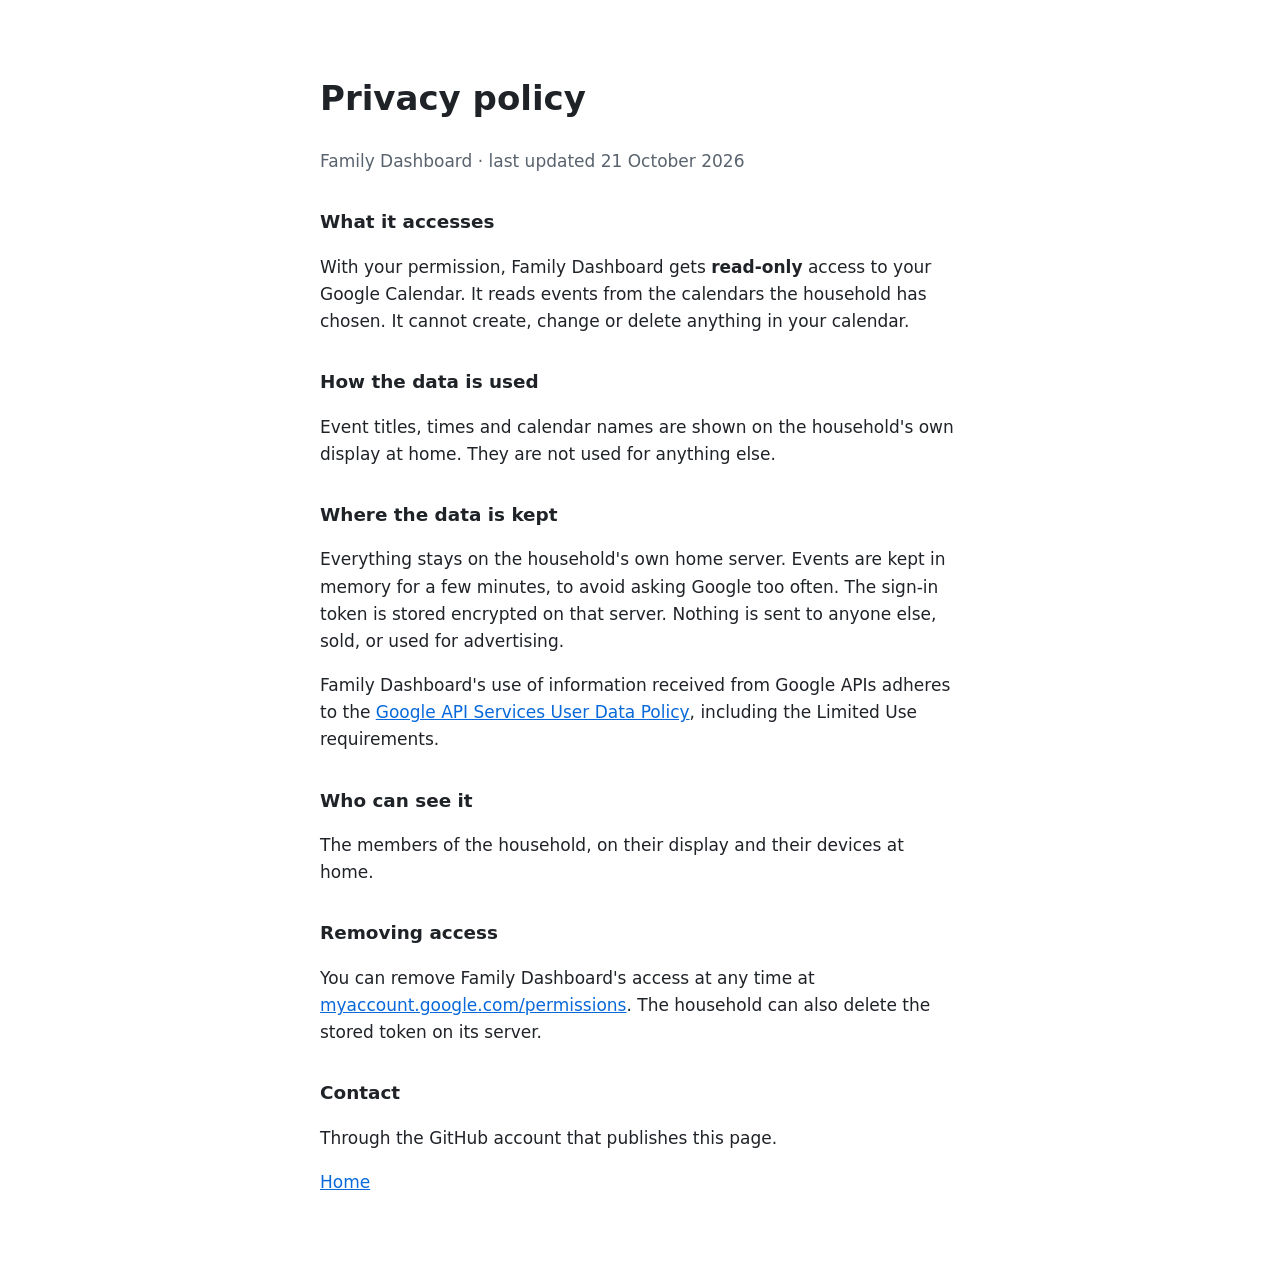
==== privacy.html @ bdea947b "Family Dashboard home page and privacy policy Co-Authored-By: Claude Opus 5.5 <noreply@anthropic.com" ====
<!doctype html>
<html lang="en">
  <head>
    <meta charset="utf-8" />
    <meta name="viewport" content="width=device-width, initial-scale=1" />
    <title>Privacy policy · Family Dashboard</title>
    <link rel="stylesheet" href="style.css" />
  </head>
  <body>
    <main>
      <h1>Privacy policy</h1>
      <p class="muted">Family Dashboard · last updated 21 October 2026</p>

      <h2>What it accesses</h2>
      <p>
        With your permission, Family Dashboard gets <strong>read-only</strong> access to your
        Google Calendar. It reads events from the calendars the household has chosen. It cannot
        create, change or delete anything in your calendar.
      </p>

      <h2>How the data is used</h2>
      <p>
        Event titles, times and calendar names are shown on the household's own display at home.
        They are not used for anything else.
      </p>

      <h2>Where the data is kept</h2>
      <p>
        Everything stays on the household's own home server. Events are kept in memory for a few
        minutes, to avoid asking Google too often. The sign-in token is stored encrypted on that
        server. Nothing is sent to anyone else, sold, or used for advertising.
      </p>
      <p>
        Family Dashboard's use of information received from Google APIs adheres to the
        <a href="https://developers.google.com/terms/api-services-user-data-policy"
          >Google API Services User Data Policy</a
        >, including the Limited Use requirements.
      </p>

      <h2>Who can see it</h2>
      <p>The members of the household, on their display and their devices at home.</p>

      <h2>Removing access</h2>
      <p>
        You can remove Family Dashboard's access at any time at
        <a href="https://myaccount.google.com/permissions">myaccount.google.com/permissions</a>.
        The household can also delete the stored token on its server.
      </p>

      <h2>Contact</h2>
      <p>Through the GitHub account that publishes this page.</p>

      <p><a href="index.html">Home</a></p>
    </main>
  </body>
</html>
---- style.css ----
:root {
  color-scheme: light dark;
  --text: #1f2328;
  --muted: #59636e;
  --bg: #ffffff;
  --link: #0969da;
}
@media (prefers-color-scheme: dark) {
  :root {
    --text: #e6edf3;
    --muted: #9198a1;
    --bg: #0d1117;
    --link: #4493f8;
  }
}
body {
  margin: 0;
  background: var(--bg);
  color: var(--text);
  font: 17px/1.6 system-ui, -apple-system, 'Segoe UI', sans-serif;
}
main {
  max-width: 40rem;
  margin: 0 auto;
  padding: 3rem 16px;
}
h2 {
  margin-top: 2rem;
  font-size: 1.15rem;
}
a {
  color: var(--link);
}
.muted {
  color: var(--muted);
}
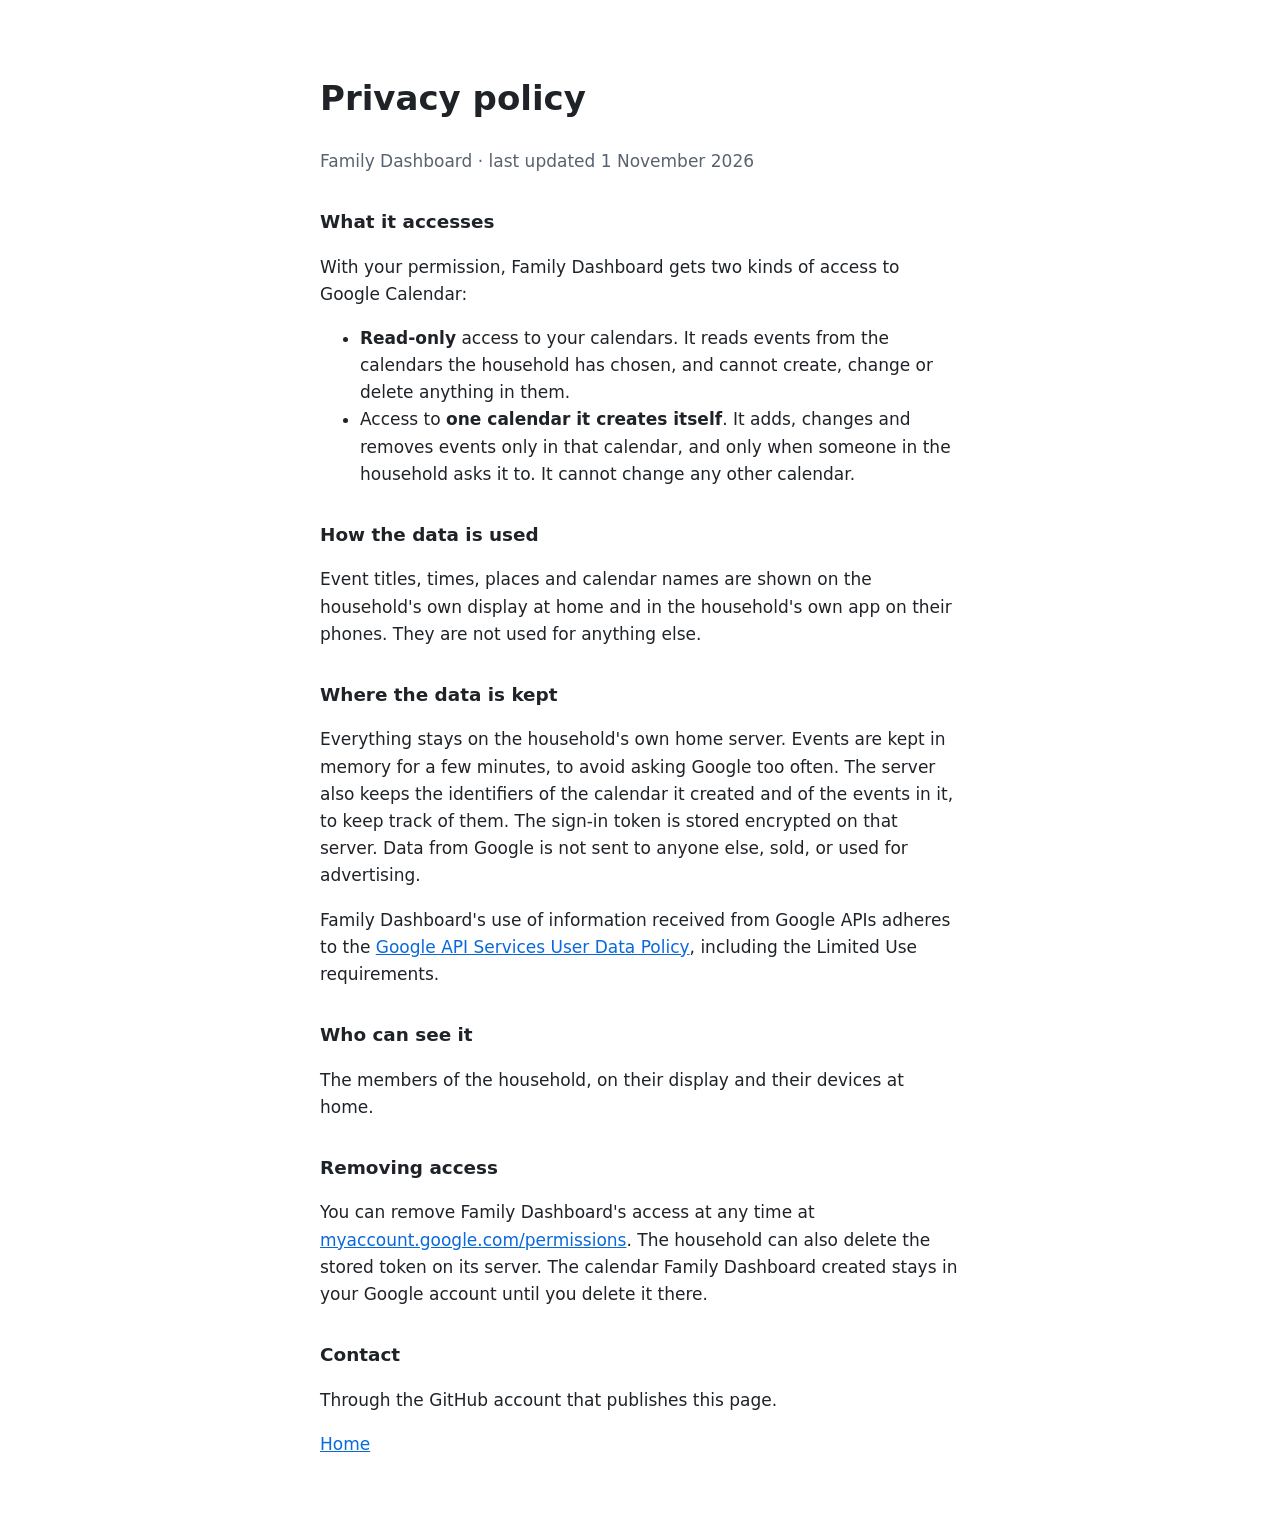
==== commit 29be159c: "Privacy policy: access to one calendar the app creates itself Co-Authored-By: Claude Opus 5.5 <norep" ====
--- a/privacy.html
+++ b/privacy.html
@@ -9,26 +9,37 @@
   <body>
     <main>
       <h1>Privacy policy</h1>
-      <p class="muted">Family Dashboard · last updated 21 October 2026</p>
+      <p class="muted">Family Dashboard · last updated 1 November 2026</p>
 
       <h2>What it accesses</h2>
-      <p>
-        With your permission, Family Dashboard gets <strong>read-only</strong> access to your
-        Google Calendar. It reads events from the calendars the household has chosen. It cannot
-        create, change or delete anything in your calendar.
-      </p>
+      <p>With your permission, Family Dashboard gets two kinds of access to Google Calendar:</p>
+      <ul>
+        <li>
+          <strong>Read-only</strong> access to your calendars. It reads events from the
+          calendars the household has chosen, and cannot create, change or delete anything in
+          them.
+        </li>
+        <li>
+          Access to <strong>one calendar it creates itself</strong>. It adds, changes and
+          removes events only in that calendar, and only when someone in the household asks it
+          to. It cannot change any other calendar.
+        </li>
+      </ul>
 
       <h2>How the data is used</h2>
       <p>
-        Event titles, times and calendar names are shown on the household's own display at home.
-        They are not used for anything else.
+        Event titles, times, places and calendar names are shown on the household's own display
+        at home and in the household's own app on their phones. They are not used for anything
+        else.
       </p>
 
       <h2>Where the data is kept</h2>
       <p>
         Everything stays on the household's own home server. Events are kept in memory for a few
-        minutes, to avoid asking Google too often. The sign-in token is stored encrypted on that
-        server. Nothing is sent to anyone else, sold, or used for advertising.
+        minutes, to avoid asking Google too often. The server also keeps the identifiers of the
+        calendar it created and of the events in it, to keep track of them. The sign-in token is
+        stored encrypted on that server. Data from Google is not sent to anyone else, sold, or
+        used for advertising.
       </p>
       <p>
         Family Dashboard's use of information received from Google APIs adheres to the
@@ -44,7 +55,8 @@
       <p>
         You can remove Family Dashboard's access at any time at
         <a href="https://myaccount.google.com/permissions">myaccount.google.com/permissions</a>.
-        The household can also delete the stored token on its server.
+        The household can also delete the stored token on its server. The calendar Family
+        Dashboard created stays in your Google account until you delete it there.
       </p>
 
       <h2>Contact</h2>
